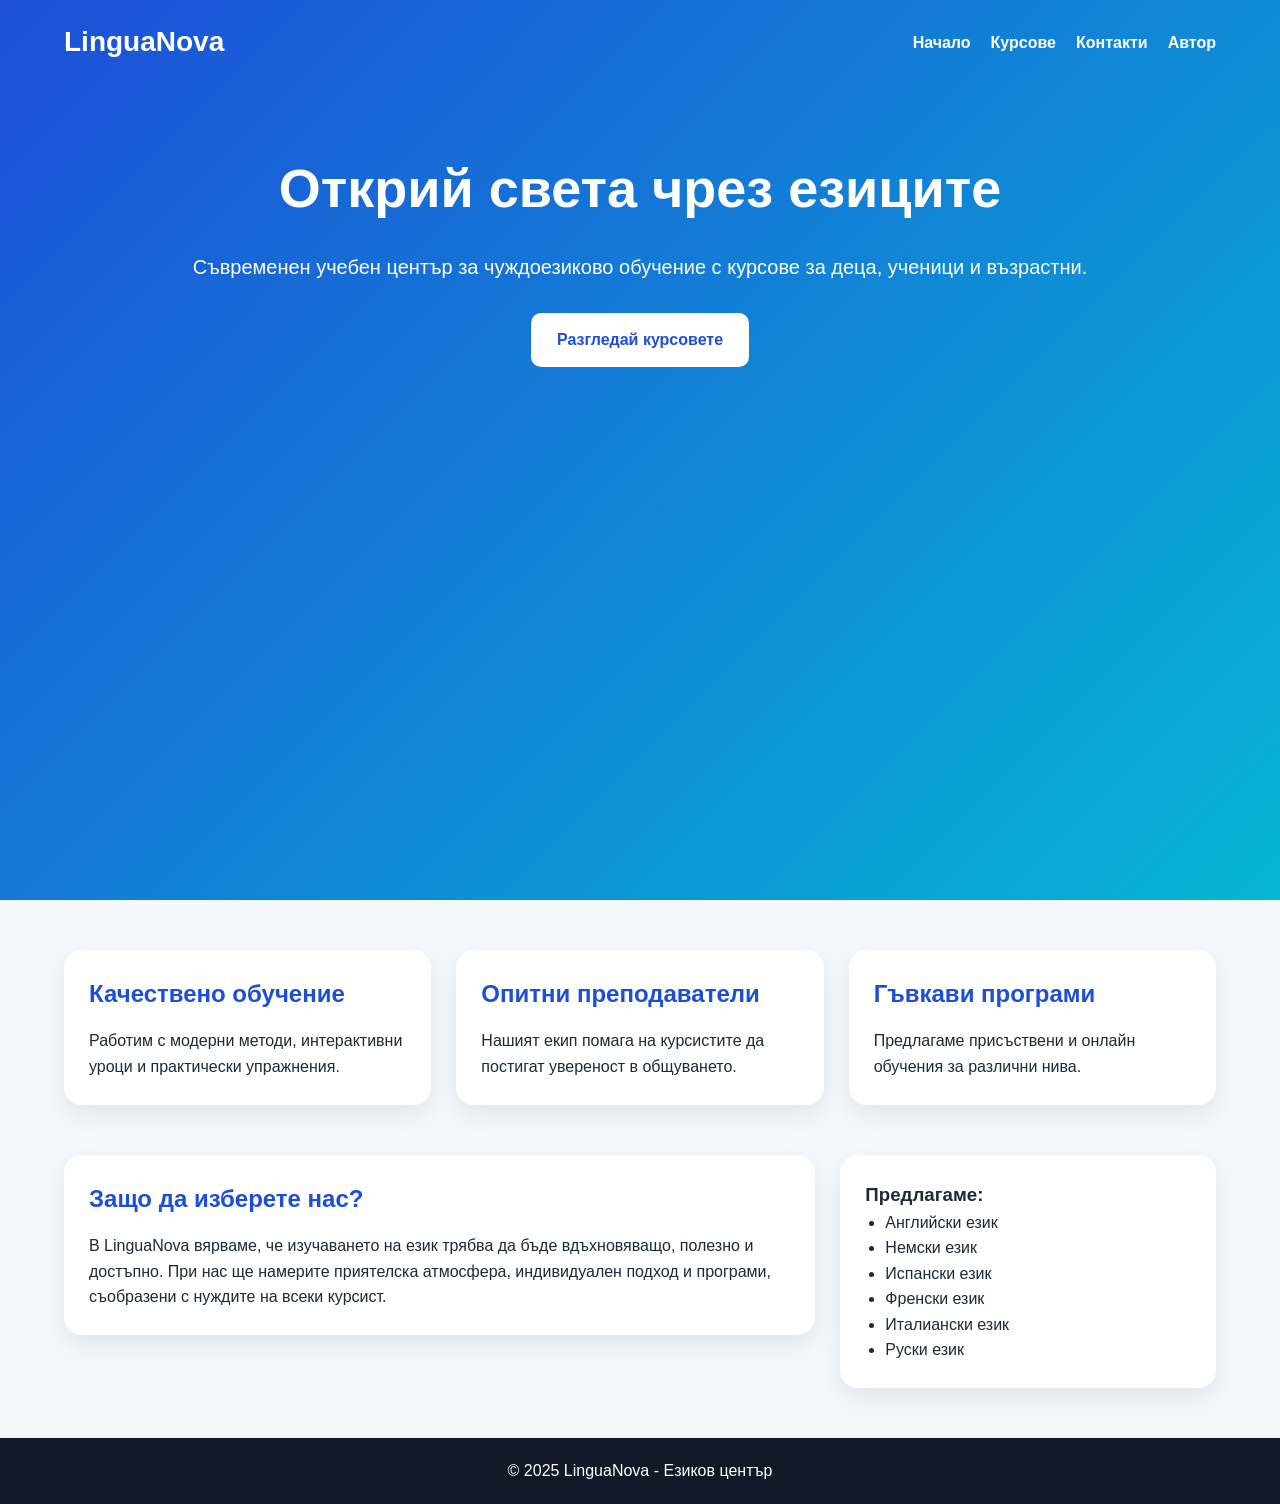
==== index.html @ 814ef505 "Add files via upload" ====
<!DOCTYPE html>
<html lang="bg">
<head>
    <meta charset="UTF-8">
    <meta name="viewport" content="width=device-width, initial-scale=1.0">
    <title>LinguaNova - Езиков център</title>
    <link rel="stylesheet" href="style.css">
</head>
<body>
    <header class="hero">
        <nav class="navbar">
            <div class="logo">LinguaNova</div>
            <ul class="nav-links">
                <li><a href="index.html">Начало</a></li>
                <li><a href="courses.html">Курсове</a></li>
                <li><a href="contacts.html">Контакти</a></li>
                <li><a href="author.html">Автор</a></li>
            </ul>
        </nav>

        <div class="hero-content">
            <h1>Открий света чрез езиците</h1>
            <p>Съвременен учебен център за чуждоезиково обучение с курсове за деца, ученици и възрастни.</p>
            <a href="courses.html" class="btn">Разгледай курсовете</a>
        </div>
    </header>

    <main class="container">
        <section class="cards">
            <div class="card">
                <h2>Качествено обучение</h2>
                <p>Работим с модерни методи, интерактивни уроци и практически упражнения.</p>
            </div>

            <div class="card">
                <h2>Опитни преподаватели</h2>
                <p>Нашият екип помага на курсистите да постигат увереност в общуването.</p>
            </div>

            <div class="card">
                <h2>Гъвкави програми</h2>
                <p>Предлагаме присъствени и онлайн обучения за различни нива.</p>
            </div>
        </section>

        <section class="info-section">
            <div class="info-text">
                <h2>Защо да изберете нас?</h2>
                <p>
                    В LinguaNova вярваме, че изучаването на език трябва да бъде вдъхновяващо, 
                    полезно и достъпно. При нас ще намерите приятелска атмосфера, 
                    индивидуален подход и програми, съобразени с нуждите на всеки курсист.
                </p>
            </div>
            <div class="info-box">
                <h3>Предлагаме:</h3>
                <ul>
                    <li>Английски език</li>
                    <li>Немски език</li>
                    <li>Испански език</li>
                    <li>Френски език</li>
                    <li>Италиански език</li>
                    <li>Руски език</li>
                </ul>
            </div>
        </section>
    </main>

    <footer>
        <p>© 2025 LinguaNova - Езиков център</p>
    </footer>
</body>
</html>
---- style.css ----
* {
    margin: 0;
    padding: 0;
    box-sizing: border-box;
}

body {
    font-family: Arial, sans-serif;
    background: #f4f7fb;
    color: #1f2937;
    line-height: 1.6;
}

.hero {
    background: linear-gradient(135deg, #1d4ed8, #06b6d4);
    color: white;
    min-height: 100vh;
    padding: 20px 0;
}

.navbar {
    width: 90%;
    max-width: 1200px;
    margin: 0 auto 40px auto;
    display: flex;
    justify-content: space-between;
    align-items: center;
    flex-wrap: wrap;
    gap: 15px;
}

.small-nav {
    background: #1d4ed8;
    padding: 20px 5%;
    margin: 0;
    width: 100%;
    max-width: 100%;
}

.logo {
    font-size: 28px;
    font-weight: bold;
    color: white;
}

.nav-links {
    display: flex;
    list-style: none;
    gap: 20px;
    flex-wrap: wrap;
}

.nav-links a {
    color: white;
    text-decoration: none;
    font-weight: bold;
    transition: 0.3s;
}

.nav-links a:hover {
    color: #dbeafe;
}

.hero-content {
    width: 90%;
    max-width: 900px;
    margin: 80px auto;
    text-align: center;
}

.hero-content h1 {
    font-size: 54px;
    margin-bottom: 20px;
}

.hero-content p {
    font-size: 20px;
    margin-bottom: 30px;
}

.btn {
    display: inline-block;
    background: white;
    color: #1d4ed8;
    padding: 14px 26px;
    border-radius: 10px;
    text-decoration: none;
    font-weight: bold;
    border: none;
    cursor: pointer;
    transition: 0.3s;
}

.btn:hover {
    background: #dbeafe;
}

.container {
    width: 90%;
    max-width: 1200px;
    margin: 50px auto;
}

.cards {
    display: grid;
    grid-template-columns: repeat(auto-fit, minmax(260px, 1fr));
    gap: 25px;
    margin-bottom: 50px;
}

.card,
.course-card,
.contact-box,
.author-card,
.info-box {
    background: white;
    border-radius: 18px;
    padding: 25px;
    box-shadow: 0 10px 25px rgba(0, 0, 0, 0.08);
}

.card h2,
.course-card h2,
.contact-box h2,
.info-text h2 {
    margin-bottom: 15px;
    color: #1d4ed8;
}

.info-section {
    display: grid;
    grid-template-columns: 2fr 1fr;
    gap: 25px;
    align-items: start;
    margin-bottom: 50px;
}

.info-text {
    background: white;
    border-radius: 18px;
    padding: 25px;
    box-shadow: 0 10px 25px rgba(0, 0, 0, 0.08);
}

.info-box ul {
    padding-left: 20px;
}

.page-title {
    text-align: center;
    font-size: 40px;
    margin-bottom: 10px;
    color: #1d4ed8;
}

.subtitle {
    text-align: center;
    margin-bottom: 35px;
    color: #4b5563;
}

.chart-section {
    background: white;
    border-radius: 18px;
    padding: 30px;
    box-shadow: 0 10px 25px rgba(0, 0, 0, 0.08);
    margin-bottom: 50px;
}

.chart-section h2 {
    margin-bottom: 25px;
    color: #1d4ed8;
}

.bar-item {
    margin-bottom: 18px;
}

.bar-item span {
    display: block;
    margin-bottom: 8px;
    font-weight: bold;
}

.bar {
    width: 100%;
    height: 22px;
    background: #e5e7eb;
    border-radius: 999px;
    overflow: hidden;
}

.fill {
    height: 100%;
    border-radius: 999px;
    background: linear-gradient(90deg, #2563eb, #06b6d4);
}

.fill1 { width: 95%; }
.fill2 { width: 75%; }
.fill3 { width: 65%; }
.fill4 { width: 55%; }
.fill5 { width: 45%; }
.fill6 { width: 35%; }

.contact-grid {
    display: grid;
    grid-template-columns: 1fr 1fr;
    gap: 25px;
    margin-bottom: 50px;
}

form {
    display: flex;
    flex-direction: column;
    gap: 12px;
}

input,
textarea {
    padding: 12px;
    border: 1px solid #cbd5e1;
    border-radius: 10px;
    font-size: 16px;
}

.author-card {
    display: grid;
    grid-template-columns: 250px 1fr;
    gap: 30px;
    align-items: start;
}

.author-photo {
    height: 250px;
    background: linear-gradient(135deg, #dbeafe, #bfdbfe);
    border-radius: 18px;
    display: flex;
    align-items: center;
    justify-content: center;
    color: #1d4ed8;
    font-weight: bold;
    font-size: 20px;
}

.author-info ul {
    padding-left: 20px;
    margin-top: 10px;
    margin-bottom: 15px;
}

.author-info a {
    color: #1d4ed8;
    text-decoration: none;
}

footer {
    background: #111827;
    color: white;
    text-align: center;
    padding: 20px;
    margin-top: 30px;
}

@media (max-width: 768px) {
    .hero-content h1 {
        font-size: 36px;
    }

    .hero-content p {
        font-size: 18px;
    }

    .info-section,
    .contact-grid,
    .author-card {
        grid-template-columns: 1fr;
    }

    .navbar {
        flex-direction: column;
        align-items: flex-start;
    }

    .nav-links {
        flex-direction: column;
        gap: 10px;
    }
}
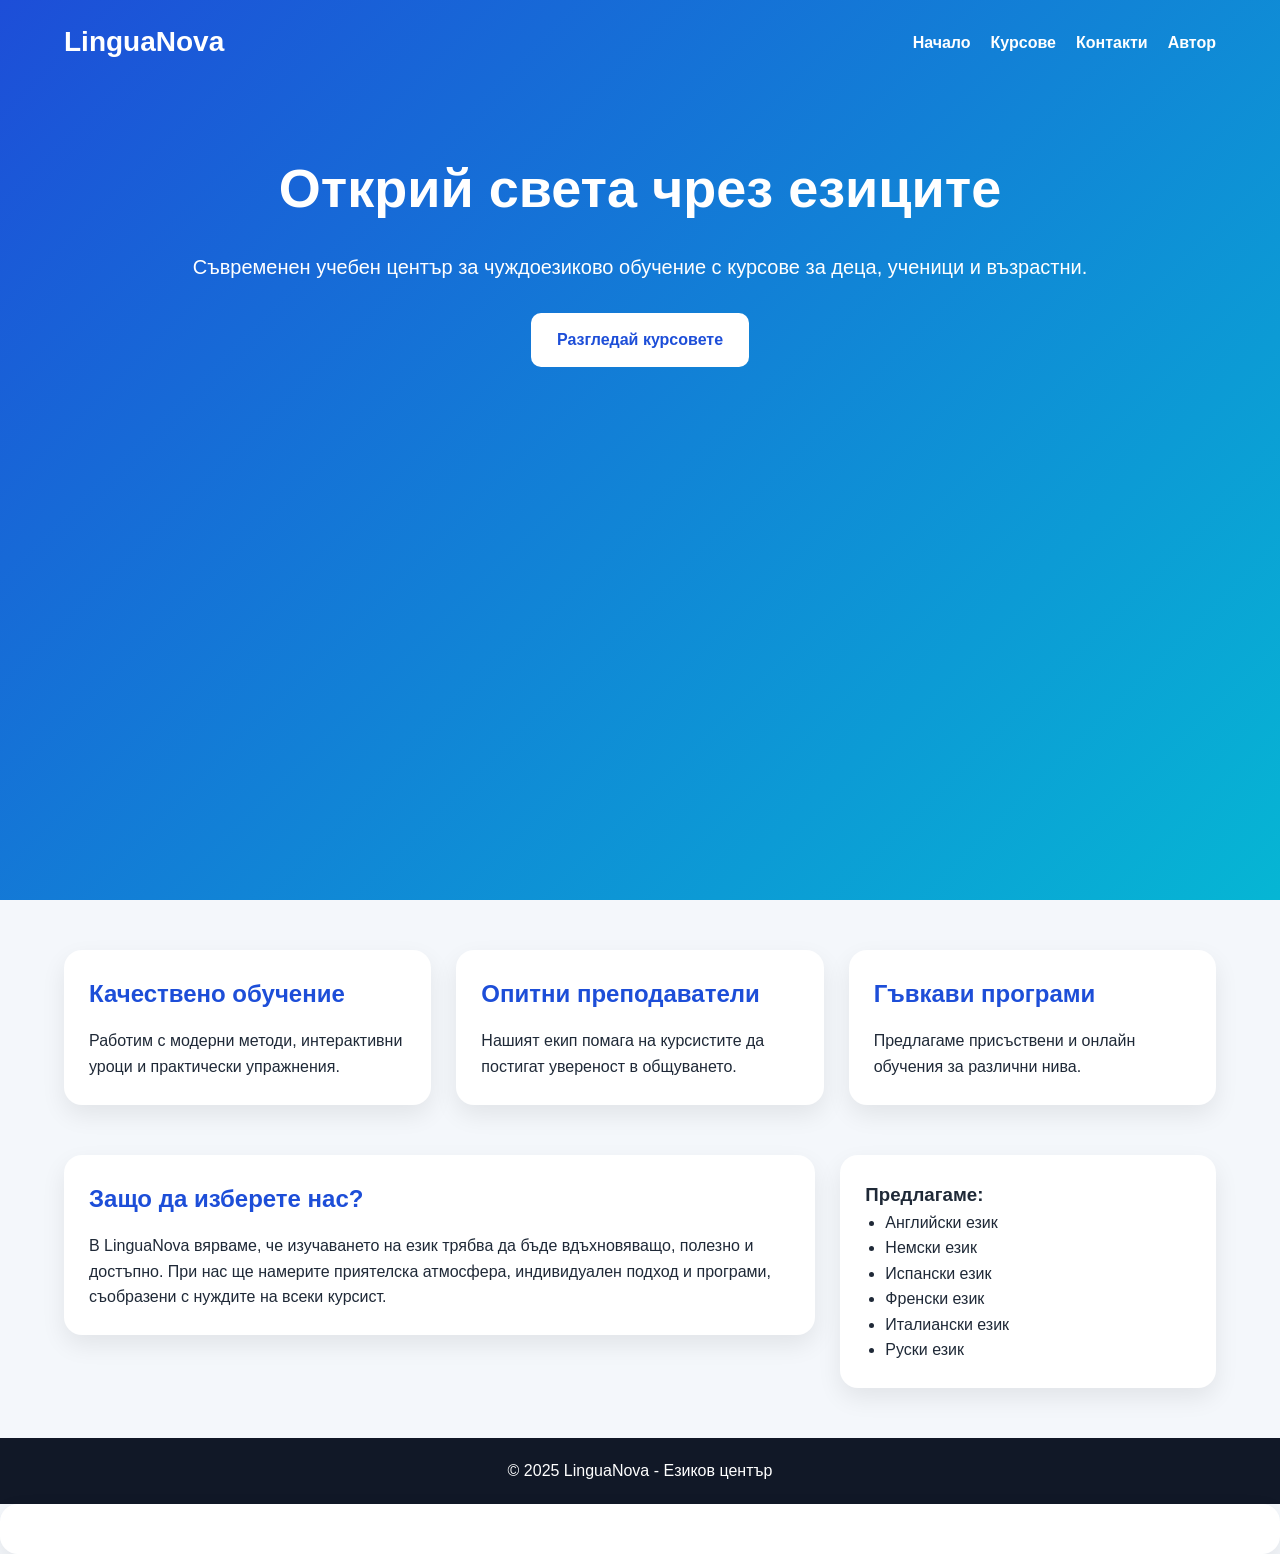
==== commit 4af68265: "Update index.html" ====
--- a/index.html
+++ b/index.html
@@ -70,4 +70,5 @@
         <p>© 2025 LinguaNova - Езиков център</p>
     </footer>
 </body>
-</html>+</html>
+<div class="card fade-in">
--- a/style.css
+++ b/style.css
@@ -287,3 +287,30 @@
         gap: 10px;
     }
 }
+.fade-in {
+    opacity: 0;
+    transform: translateY(30px);
+    animation: fadeIn 1s ease forwards;
+}
+
+@keyframes fadeIn {
+    to {
+        opacity: 1;
+        transform: translateY(0);
+    }
+}
+
+/* hover ефект */
+.card:hover,
+.course-card:hover,
+.contact-box:hover {
+    transform: translateY(-10px) scale(1.02);
+    transition: 0.3s;
+}
+.btn {
+    transition: 0.3s;
+}
+
+.btn:hover {
+    transform: scale(1.1);
+}
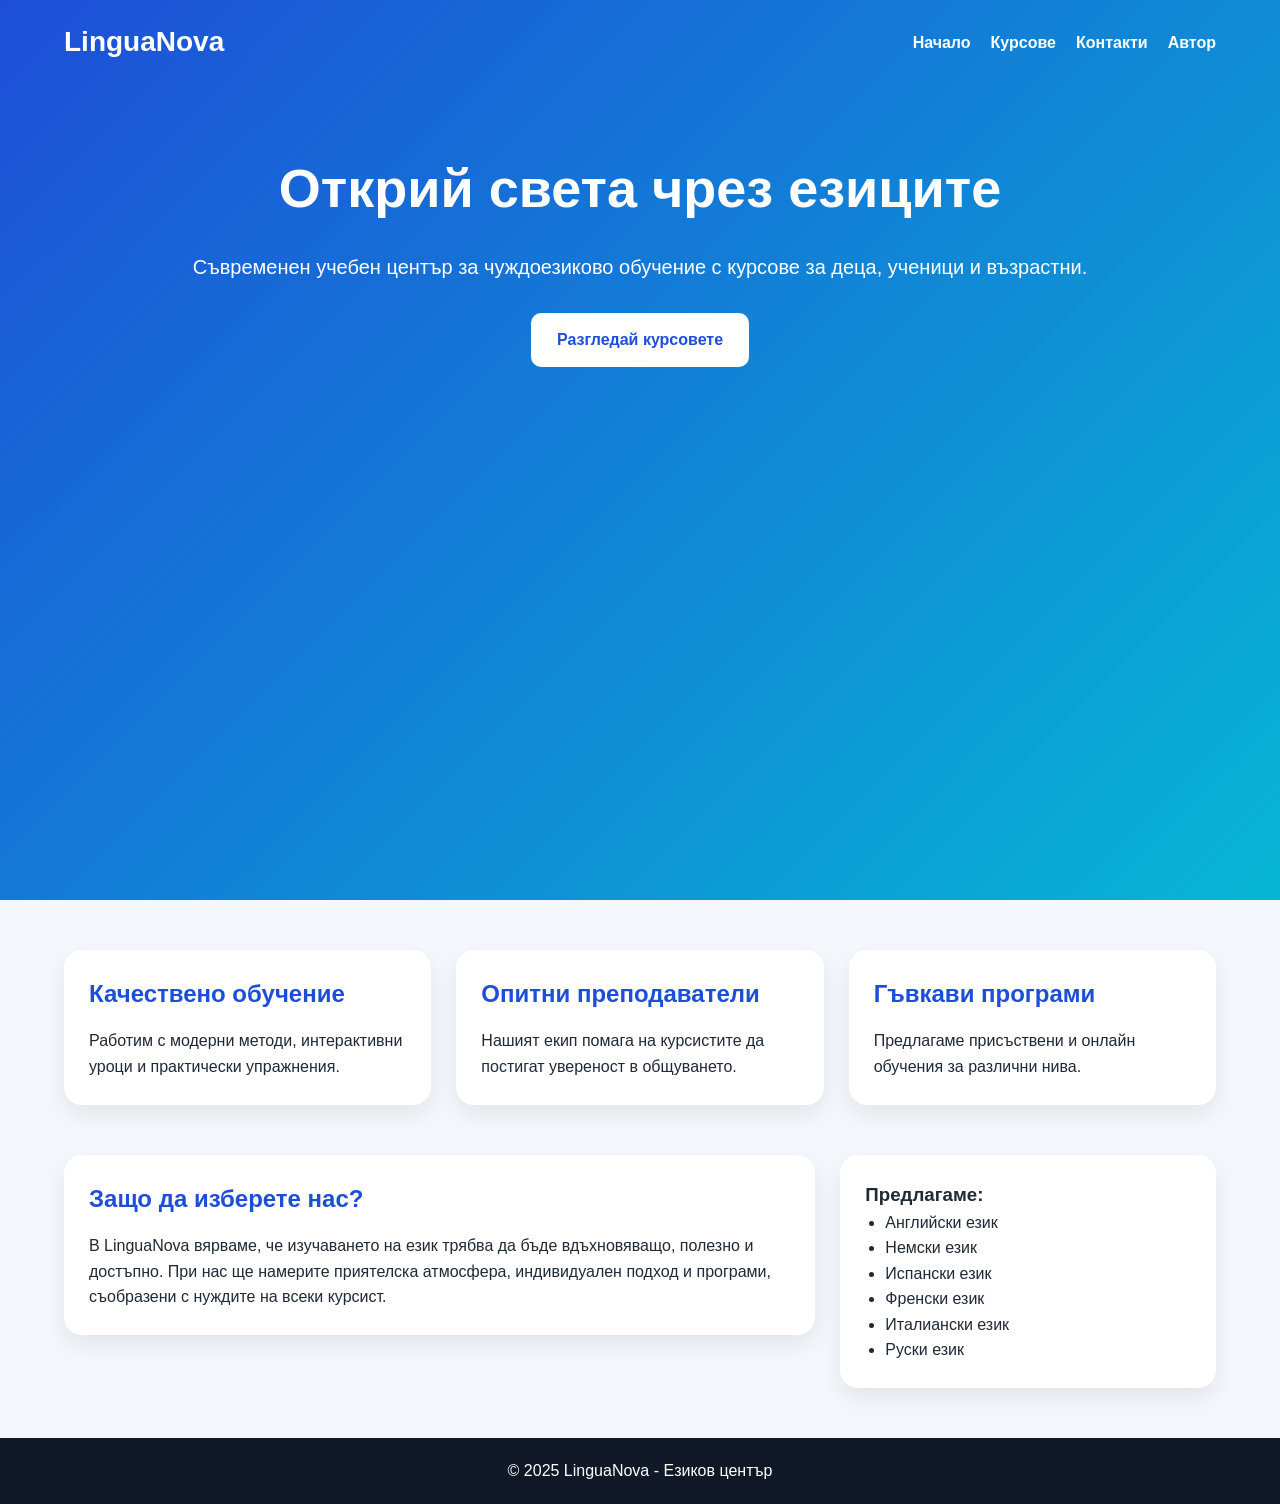
==== commit 7d2d8c93: "Update index.html" ====
--- a/index.html
+++ b/index.html
@@ -27,17 +27,17 @@
 
     <main class="container">
         <section class="cards">
-            <div class="card">
+            <div class="card fade-in">
                 <h2>Качествено обучение</h2>
                 <p>Работим с модерни методи, интерактивни уроци и практически упражнения.</p>
             </div>
 
-            <div class="card">
+            <div class="card fade-in">
                 <h2>Опитни преподаватели</h2>
                 <p>Нашият екип помага на курсистите да постигат увереност в общуването.</p>
             </div>
 
-            <div class="card">
+            <div class="card fade-in">
                 <h2>Гъвкави програми</h2>
                 <p>Предлагаме присъствени и онлайн обучения за различни нива.</p>
             </div>
@@ -71,4 +71,3 @@
     </footer>
 </body>
 </html>
-<div class="card fade-in">
--- a/style.css
+++ b/style.css
@@ -306,8 +306,7 @@
 .contact-box:hover {
     transform: translateY(-10px) scale(1.02);
     transition: 0.3s;
-}
-.btn {
+}.btn {
     transition: 0.3s;
 }
 
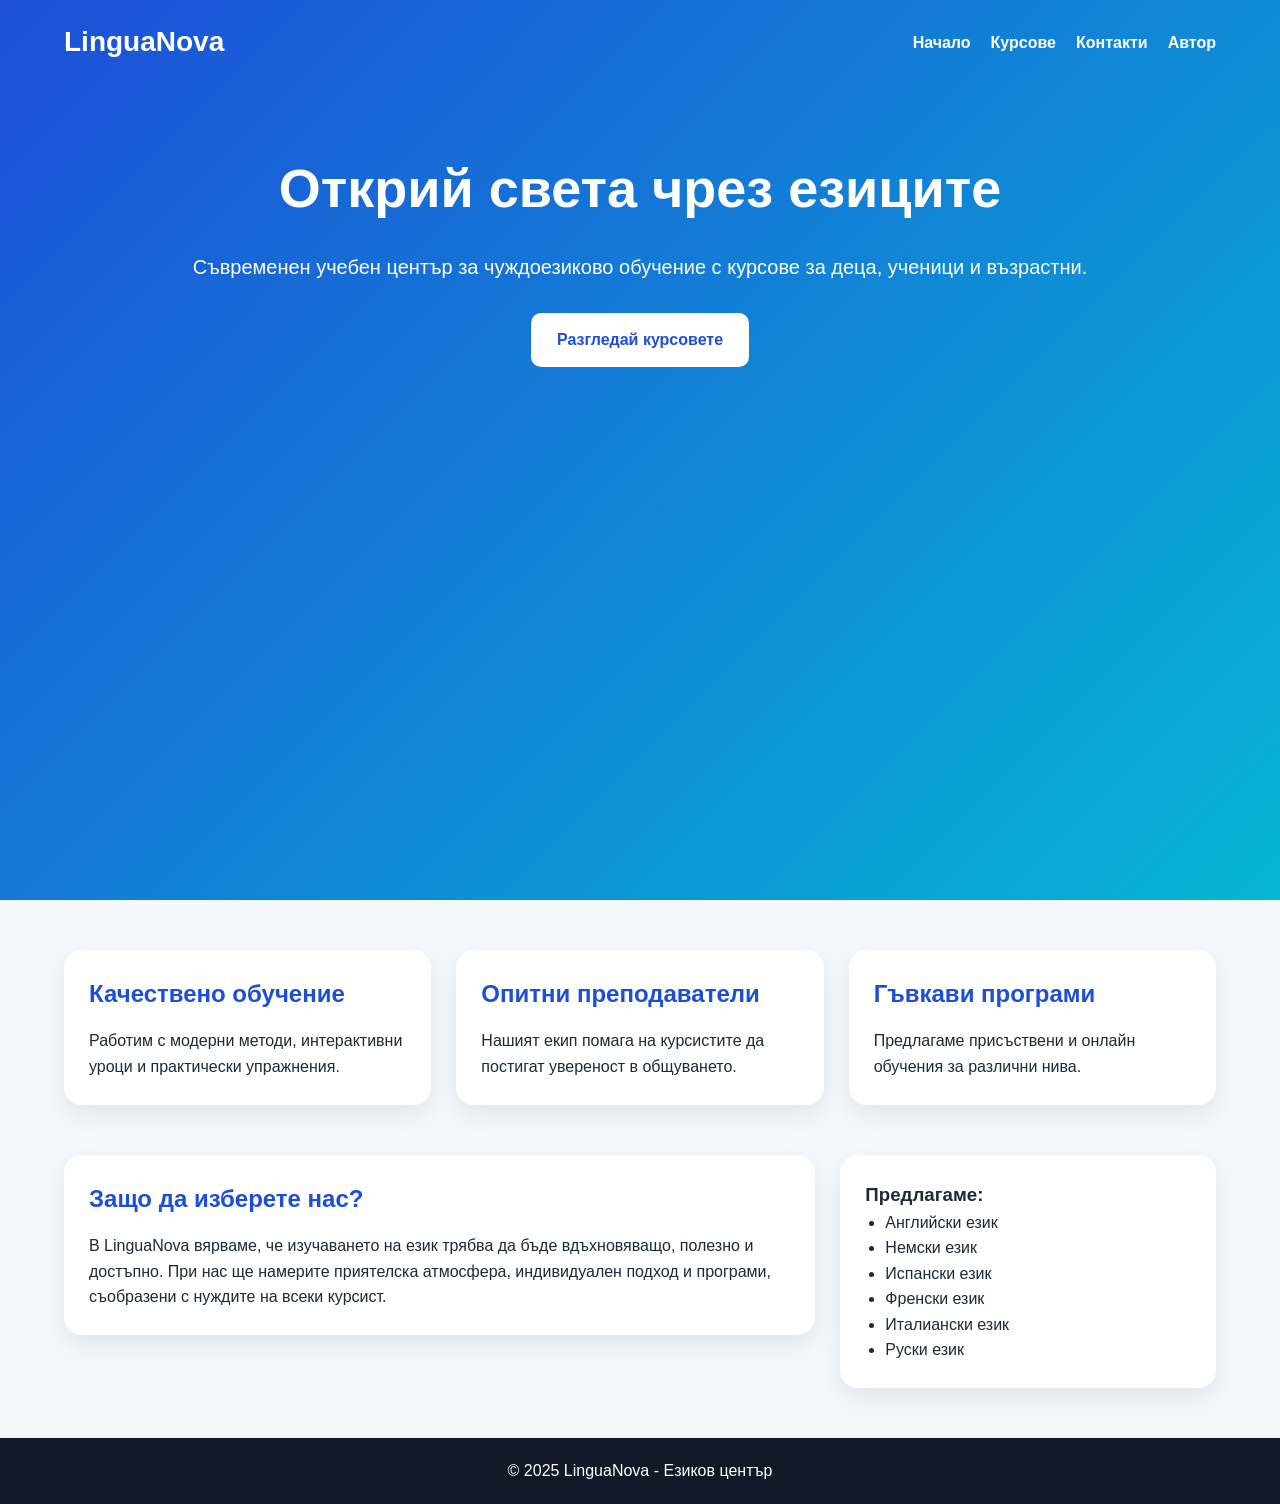
==== commit f98f1813: "Update index.html" ====
--- a/index.html
+++ b/index.html
@@ -71,3 +71,17 @@
     </footer>
 </body>
 </html>
+<script>
+const elements = document.querySelectorAll('.fade-in');
+
+const observer = new IntersectionObserver(entries => {
+    entries.forEach(entry => {
+        if (entry.isIntersecting) {
+            entry.target.style.opacity = 1;
+            entry.target.style.transform = 'translateY(0)';
+        }
+    });
+});
+
+elements.forEach(el => observer.observe(el));
+</script>
--- a/style.css
+++ b/style.css
@@ -286,10 +286,9 @@
         flex-direction: column;
         gap: 10px;
     }
-}
 .fade-in {
     opacity: 0;
-    transform: translateY(30px);
+    transform: translateY(40px);
     animation: fadeIn 1s ease forwards;
 }
 
@@ -299,17 +298,3 @@
         transform: translateY(0);
     }
 }
-
-/* hover ефект */
-.card:hover,
-.course-card:hover,
-.contact-box:hover {
-    transform: translateY(-10px) scale(1.02);
-    transition: 0.3s;
-}.btn {
-    transition: 0.3s;
-}
-
-.btn:hover {
-    transform: scale(1.1);
-}
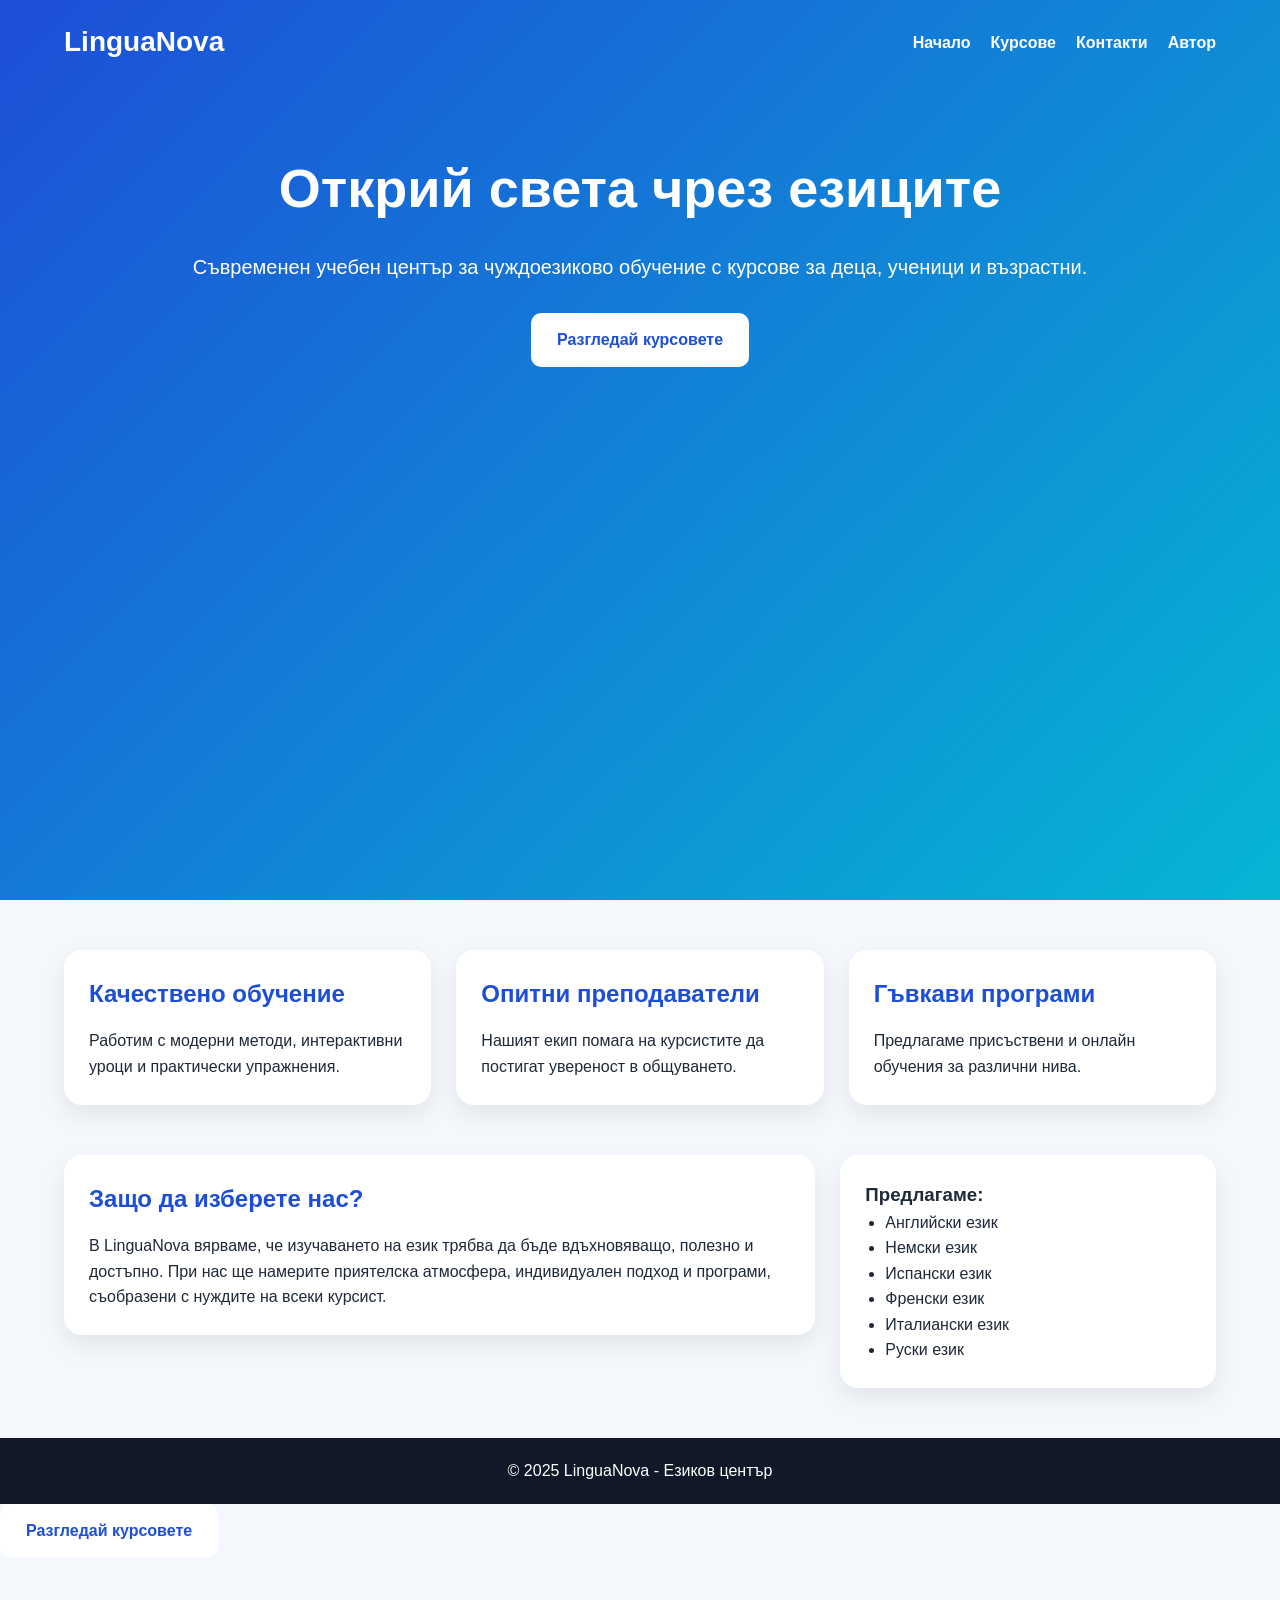
==== commit 7ed006e1: "Update index.html" ====
--- a/index.html
+++ b/index.html
@@ -77,11 +77,12 @@
 const observer = new IntersectionObserver(entries => {
     entries.forEach(entry => {
         if (entry.isIntersecting) {
-            entry.target.style.opacity = 1;
-            entry.target.style.transform = 'translateY(0)';
+            entry.target.classList.add('show');
         }
     });
 });
 
 elements.forEach(el => observer.observe(el));
 </script>
+<a href="#courses" class="btn">Разгледай курсовете</a>
+<section id="courses" class="cards">
--- a/style.css
+++ b/style.css
@@ -286,15 +286,15 @@
         flex-direction: column;
         gap: 10px;
     }
+/* АНИМАЦИЯ */
+
 .fade-in {
     opacity: 0;
     transform: translateY(40px);
-    animation: fadeIn 1s ease forwards;
-}
-
-@keyframes fadeIn {
-    to {
-        opacity: 1;
-        transform: translateY(0);
-    }
-}
+    transition: 1s;
+}
+
+.fade-in.show {
+    opacity: 1;
+    transform: translateY(0);
+}
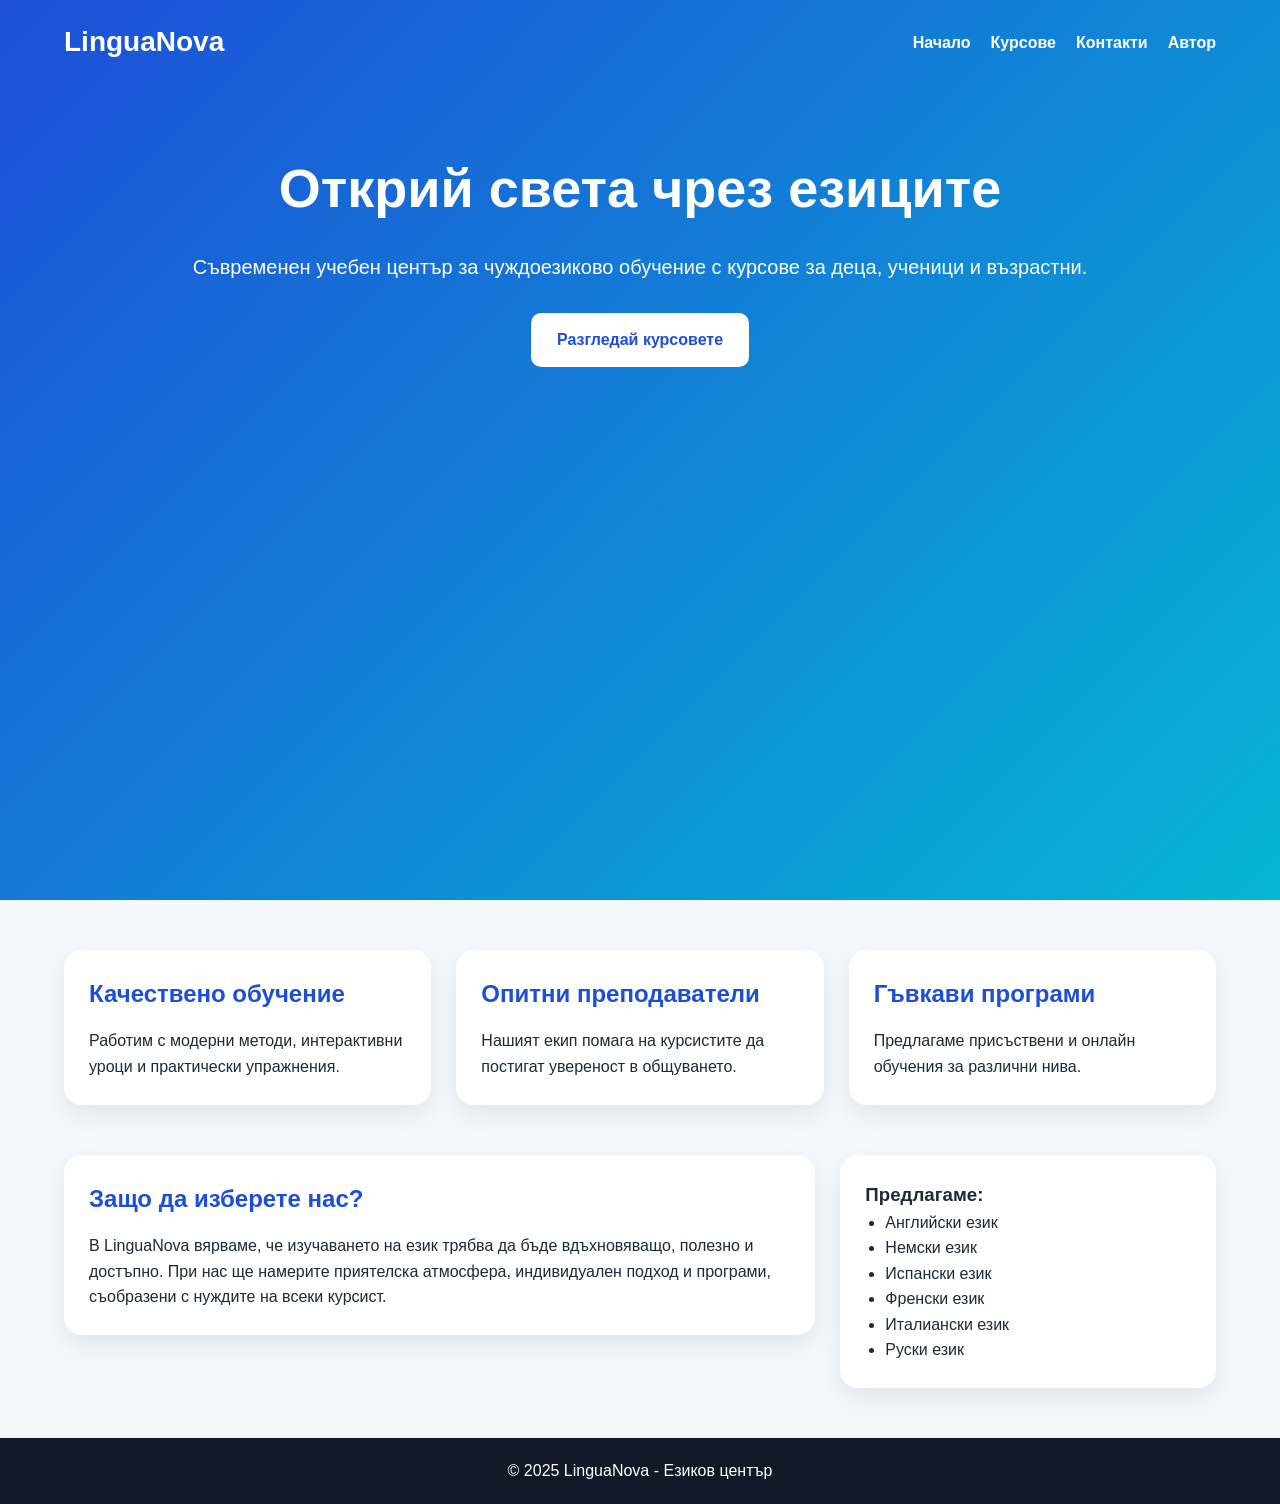
==== commit ed1058c5: "Update index.html" ====
--- a/index.html
+++ b/index.html
@@ -84,5 +84,3 @@
 
 elements.forEach(el => observer.observe(el));
 </script>
-<a href="#courses" class="btn">Разгледай курсовете</a>
-<section id="courses" class="cards">
